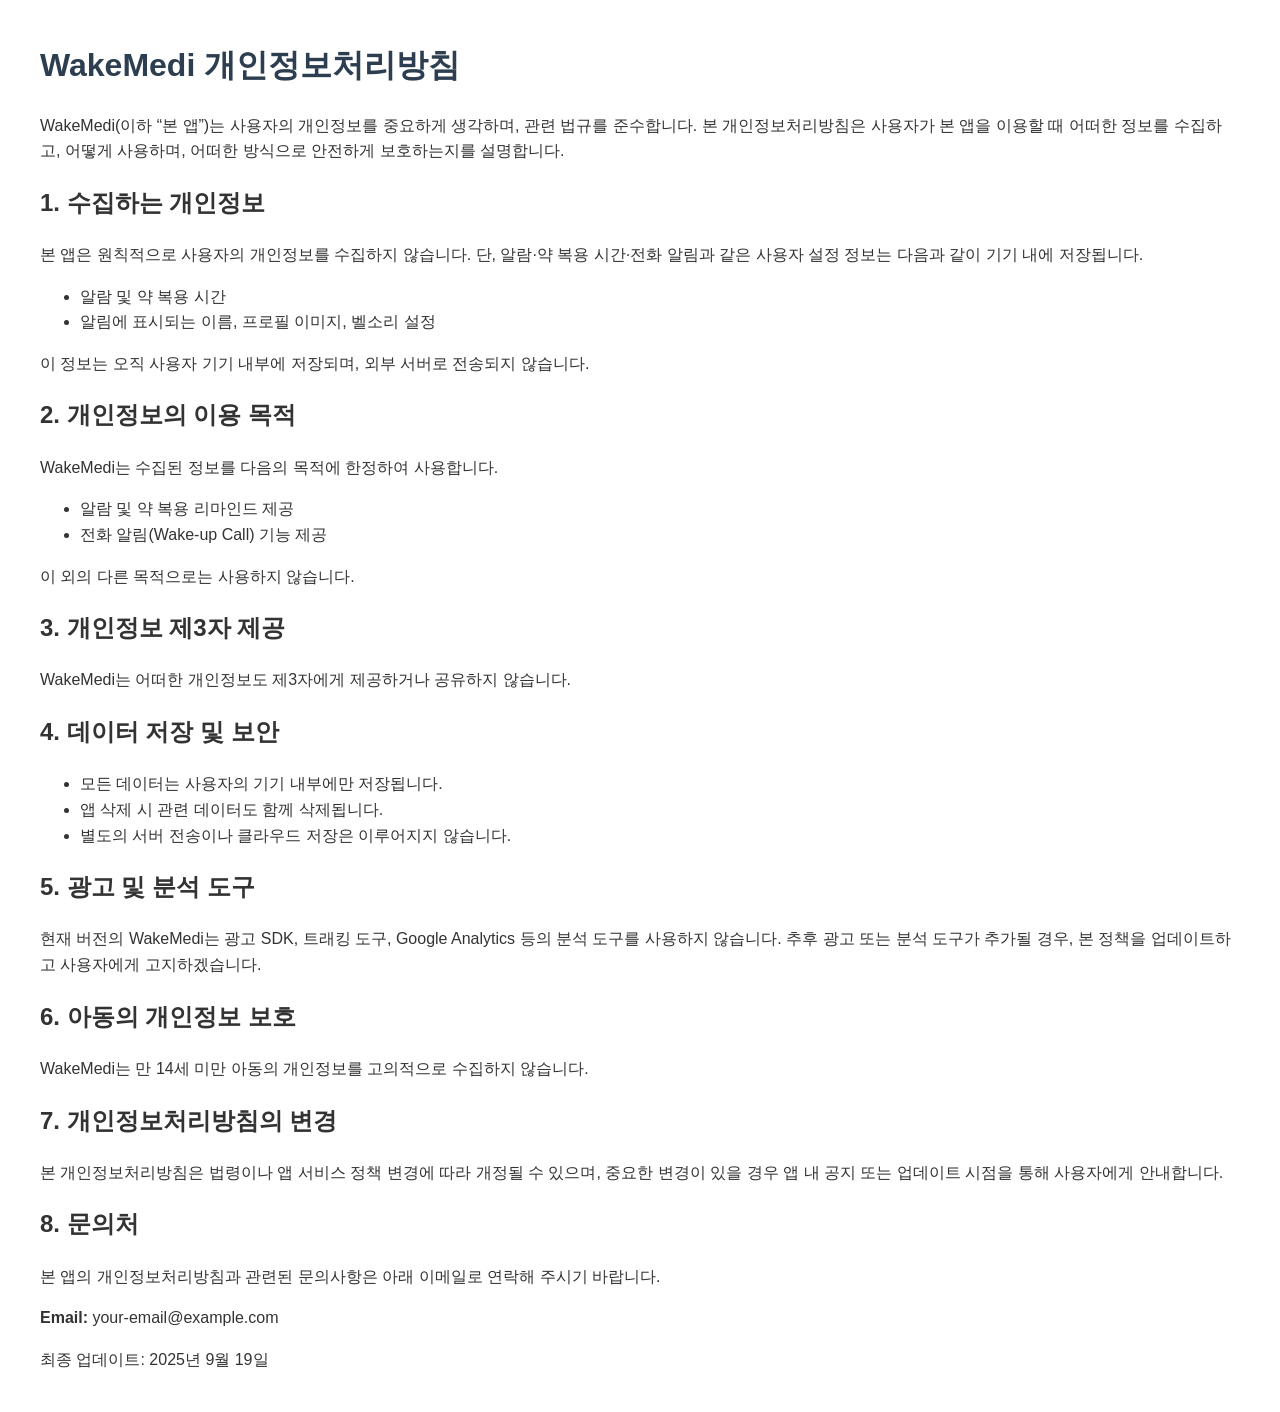
==== privacy.html @ 1199d072 "Create privacy.html" ====
<!DOCTYPE html>
<html lang="ko">
<head>
  <meta charset="UTF-8" />
  <meta name="viewport" content="width=device-width, initial-scale=1.0" />
  <title>WakeMedi 개인정보처리방침</title>
  <style>
    body { font-family: Arial, sans-serif; line-height: 1.6; margin: 40px; color: #333; }
    h1 { color: #2c3e50; }
    h2 { margin-top: 20px; }
    p { margin-bottom: 12px; }
    ul { margin-bottom: 12px; }
  </style>
</head>
<body>
  <h1>WakeMedi 개인정보처리방침</h1>
  <p>WakeMedi(이하 “본 앱”)는 사용자의 개인정보를 중요하게 생각하며, 관련 법규를 준수합니다. 
  본 개인정보처리방침은 사용자가 본 앱을 이용할 때 어떠한 정보를 수집하고, 어떻게 사용하며, 
  어떠한 방식으로 안전하게 보호하는지를 설명합니다.</p>

  <h2>1. 수집하는 개인정보</h2>
  <p>본 앱은 원칙적으로 사용자의 개인정보를 수집하지 않습니다. 
  단, 알람·약 복용 시간·전화 알림과 같은 사용자 설정 정보는 다음과 같이 기기 내에 저장됩니다.</p>
  <ul>
    <li>알람 및 약 복용 시간</li>
    <li>알림에 표시되는 이름, 프로필 이미지, 벨소리 설정</li>
  </ul>
  <p>이 정보는 오직 사용자 기기 내부에 저장되며, 외부 서버로 전송되지 않습니다.</p>

  <h2>2. 개인정보의 이용 목적</h2>
  <p>WakeMedi는 수집된 정보를 다음의 목적에 한정하여 사용합니다.</p>
  <ul>
    <li>알람 및 약 복용 리마인드 제공</li>
    <li>전화 알림(Wake-up Call) 기능 제공</li>
  </ul>
  <p>이 외의 다른 목적으로는 사용하지 않습니다.</p>

  <h2>3. 개인정보 제3자 제공</h2>
  <p>WakeMedi는 어떠한 개인정보도 제3자에게 제공하거나 공유하지 않습니다.</p>

  <h2>4. 데이터 저장 및 보안</h2>
  <ul>
    <li>모든 데이터는 사용자의 기기 내부에만 저장됩니다.</li>
    <li>앱 삭제 시 관련 데이터도 함께 삭제됩니다.</li>
    <li>별도의 서버 전송이나 클라우드 저장은 이루어지지 않습니다.</li>
  </ul>

  <h2>5. 광고 및 분석 도구</h2>
  <p>현재 버전의 WakeMedi는 광고 SDK, 트래킹 도구, Google Analytics 등의 분석 도구를 사용하지 않습니다. 
  추후 광고 또는 분석 도구가 추가될 경우, 본 정책을 업데이트하고 사용자에게 고지하겠습니다.</p>

  <h2>6. 아동의 개인정보 보호</h2>
  <p>WakeMedi는 만 14세 미만 아동의 개인정보를 고의적으로 수집하지 않습니다.</p>

  <h2>7. 개인정보처리방침의 변경</h2>
  <p>본 개인정보처리방침은 법령이나 앱 서비스 정책 변경에 따라 개정될 수 있으며, 
  중요한 변경이 있을 경우 앱 내 공지 또는 업데이트 시점을 통해 사용자에게 안내합니다.</p>

  <h2>8. 문의처</h2>
  <p>본 앱의 개인정보처리방침과 관련된 문의사항은 아래 이메일로 연락해 주시기 바랍니다.</p>
  <p><strong>Email:</strong> your-email@example.com</p>

  <p>최종 업데이트: 2025년 9월 19일</p>
</body>
</html>
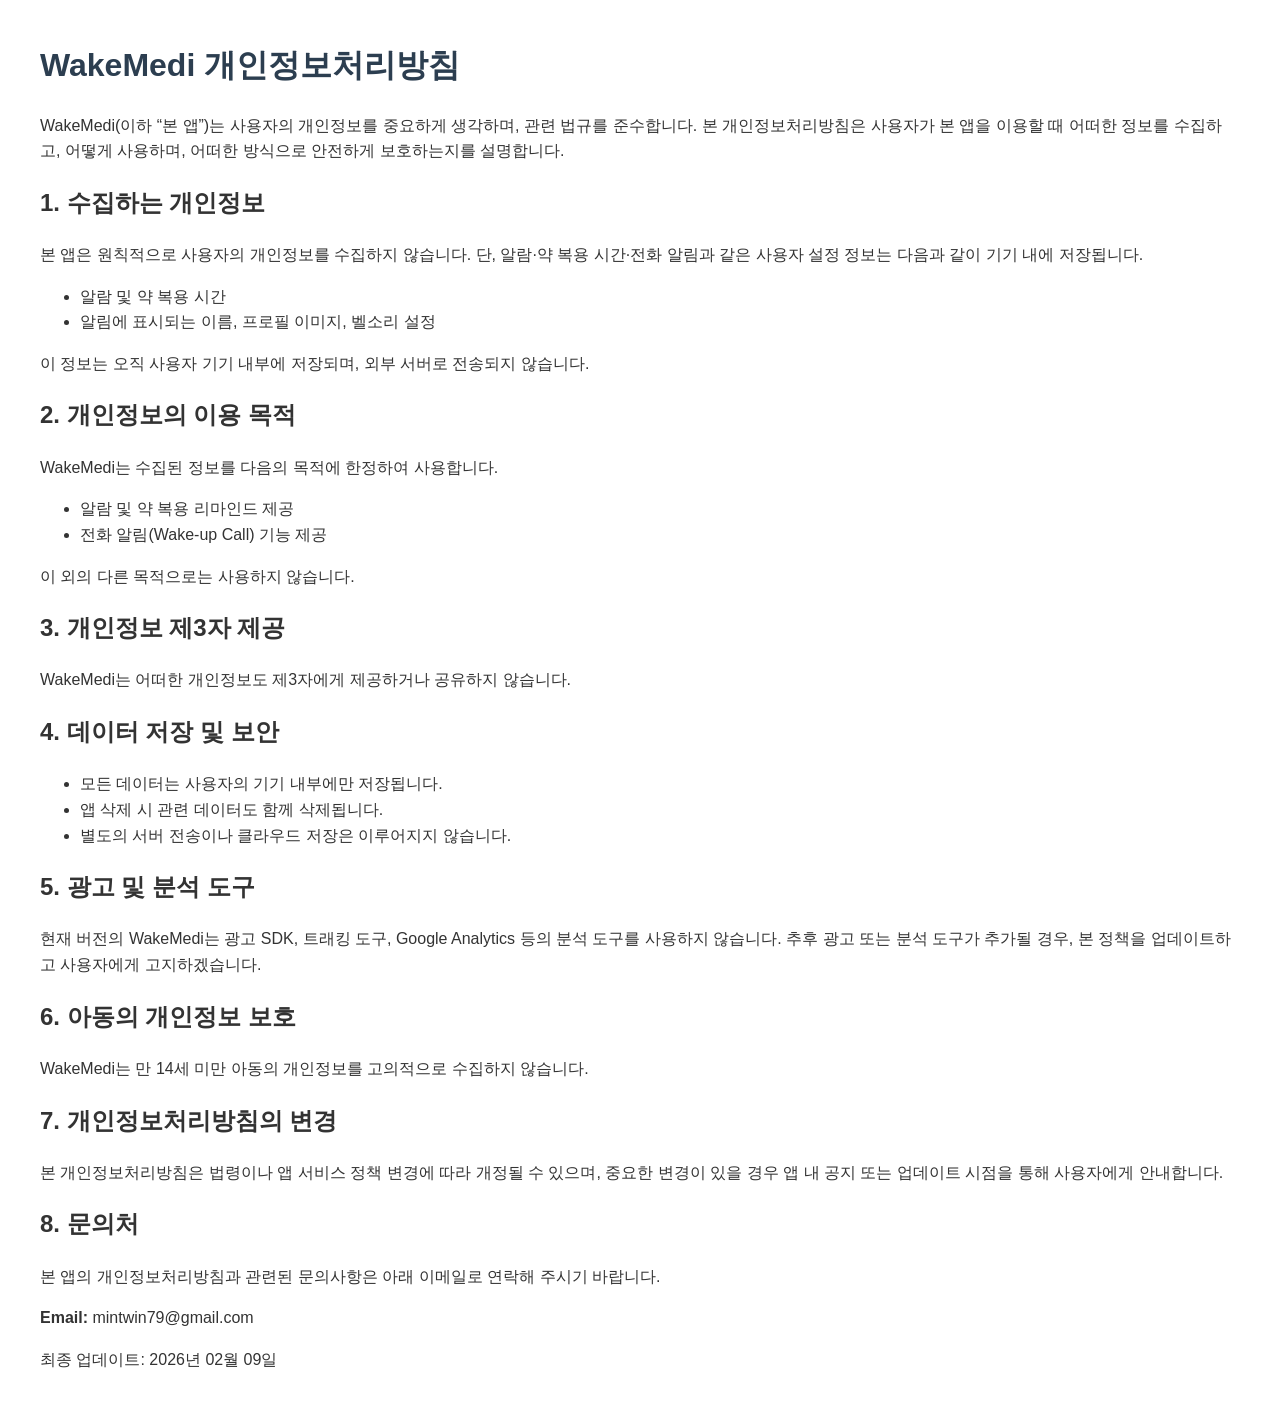
==== commit 6ba92d2e: "Update contact email and last updated date in privacy policy" ====
--- a/privacy.html
+++ b/privacy.html
@@ -58,8 +58,8 @@
 
   <h2>8. 문의처</h2>
   <p>본 앱의 개인정보처리방침과 관련된 문의사항은 아래 이메일로 연락해 주시기 바랍니다.</p>
-  <p><strong>Email:</strong> your-email@example.com</p>
+  <p><strong>Email:</strong> mintwin79@gmail.com</p>
 
-  <p>최종 업데이트: 2025년 9월 19일</p>
+  <p>최종 업데이트: 2026년 02월 09일</p>
 </body>
 </html>
